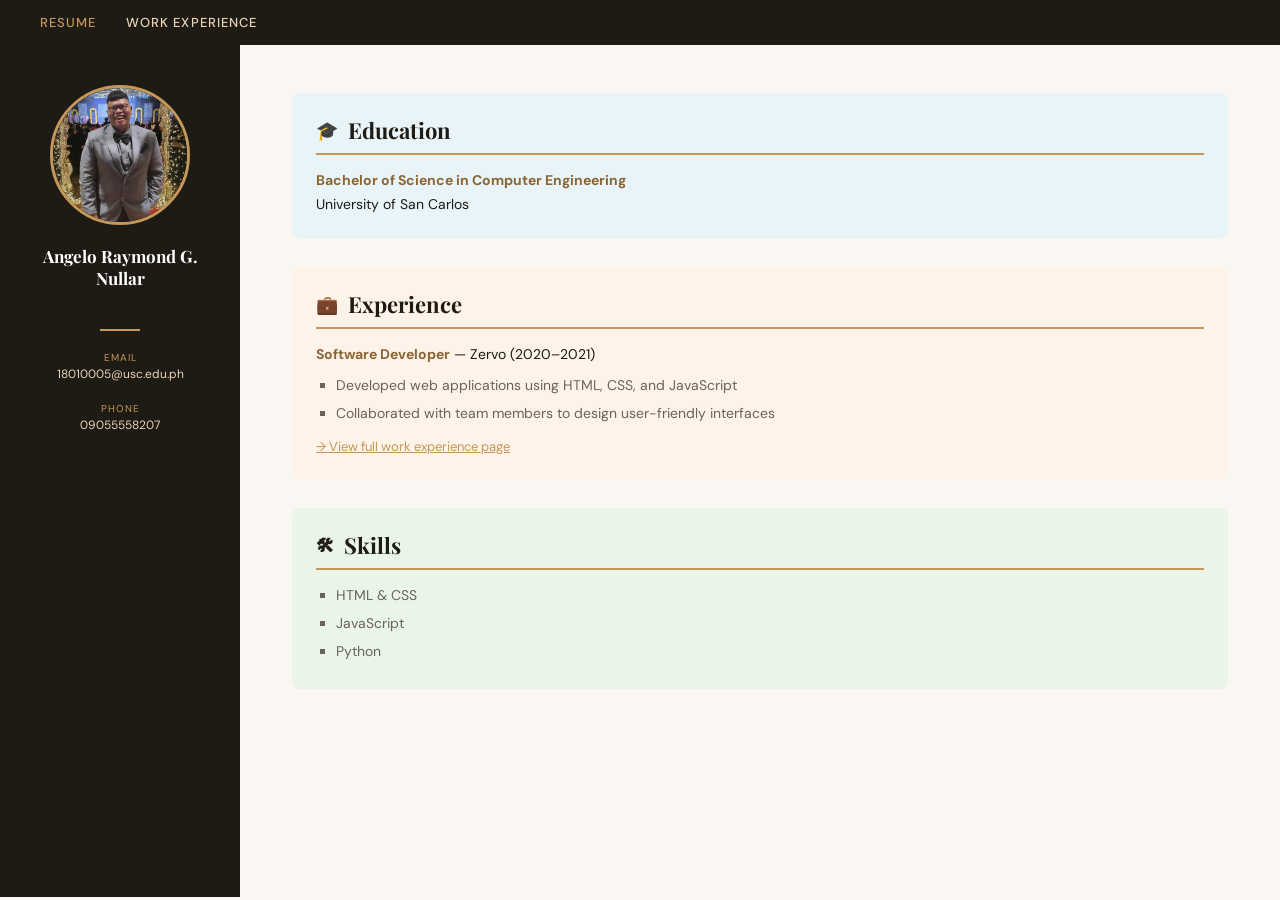
==== index.html @ 6f74825b "Add files via upload" ====
<!DOCTYPE html>
<html lang="en">
<head>
  <meta charset="UTF-8">
  <meta name="viewport" content="width=device-width, initial-scale=1.0">
  <title>Angelo Nullar – Resume</title>
  <link rel="stylesheet" href="style.css">
</head>
<body>

  <nav>
    <a href="index.html" class="active">Resume</a>
    <a href="experience.html">Work Experience</a>
  </nav>

  <div class="page-wrapper">
    <div class="sidebar">
      <img src="profpic.jpg" alt="Angelo Nullar">
      <h1>Angelo Raymond G. Nullar</h1>
      <div class="sidebar-divider"></div>
      <div class="contact-label">Email</div>
      <div class="contact-item">18010005@usc.edu.ph</div>
      <div class="contact-label" style="margin-top:12px;">Phone</div>
      <div class="contact-item">09055558207</div>
    </div>

    <div class="content">

      <div class="section education">
        <h2><span>🎓</span> Education</h2>
        <p><strong>Bachelor of Science in Computer Engineering</strong></p>
        <p>University of San Carlos</p>
      </div>

      <div class="section experience">
        <h2><span>💼</span> Experience</h2>
        <p><strong>Software Developer</strong> — Zervo (2020–2021)</p>
        <ul>
          <li>Developed web applications using HTML, CSS, and JavaScript</li>
          <li>Collaborated with team members to design user-friendly interfaces</li>
        </ul>
        <p style="margin-top:10px;font-size:13px;color:#c4975a;">
          <a href="experience.html" style="color:inherit;">→ View full work experience page</a>
        </p>
      </div>

      <div class="section skills">
        <h2><span>🛠</span> Skills</h2>
        <ul>
          <li>HTML &amp; CSS</li>
          <li>JavaScript</li>
          <li>Python</li>
        </ul>
      </div>

    </div>
  </div>

</body>
</html>
---- style.css ----
@import url('https://fonts.googleapis.com/css2?family=Playfair+Display:wght@400;700&family=DM+Sans:wght@300;400;500&display=swap');

*, *::before, *::after { box-sizing: border-box; margin: 0; padding: 0; }

:root {
  --brown: #c4975a;
  --brown-dark: #8b6534;
  --brown-light: #e8d5b7;
  --cream: #faf7f2;
  --dark: #1e1a14;
  --muted: #6b6358;
  --blue-tint: #e8f4f8;
  --green-tint: #e8f5e8;
  --orange-tint: #fdf3e8;
}

body {
  font-family: 'DM Sans', sans-serif;
  background-color: var(--cream);
  color: var(--dark);
  min-height: 100vh;
}

/* NAV */
nav {
  background: var(--dark);
  padding: 14px 40px;
  display: flex;
  gap: 30px;
  align-items: center;
}

nav a {
  color: var(--brown-light);
  text-decoration: none;
  font-size: 13px;
  font-weight: 500;
  letter-spacing: 0.08em;
  text-transform: uppercase;
  transition: color 0.2s;
}

nav a:hover, nav a.active { color: var(--brown); }

/* LAYOUT */
.page-wrapper {
  display: flex;
  min-height: calc(100vh - 48px);
}

/* SIDEBAR */
.sidebar {
  width: 240px;
  flex-shrink: 0;
  background: var(--dark);
  padding: 40px 24px;
  color: var(--brown-light);
  display: flex;
  flex-direction: column;
  align-items: center;
  text-align: center;
}

.sidebar img {
  width: 140px;
  height: 140px;
  border-radius: 50%;
  object-fit: cover;
  border: 3px solid var(--brown);
  margin-bottom: 20px;
}

.sidebar h1 {
  font-family: 'Playfair Display', serif;
  font-size: 17px;
  font-weight: 700;
  line-height: 1.3;
  color: #fff;
  margin-bottom: 20px;
}

.sidebar .contact-item {
  font-size: 12px;
  color: var(--brown-light);
  margin-bottom: 8px;
  word-break: break-word;
}

.sidebar .contact-label {
  font-size: 10px;
  letter-spacing: 0.1em;
  text-transform: uppercase;
  color: var(--brown);
  margin-bottom: 2px;
}

.sidebar-divider {
  width: 40px;
  height: 2px;
  background: var(--brown);
  margin: 20px auto;
}

/* MAIN */
.content {
  flex: 1;
  padding: 48px 52px;
}

.content h2 {
  font-family: 'Playfair Display', serif;
  font-size: 22px;
  color: var(--dark);
  margin-bottom: 14px;
  padding-bottom: 8px;
  border-bottom: 2px solid var(--brown);
  display: flex;
  align-items: center;
  gap: 10px;
}

.content h2 span { font-size: 18px; }

.section {
  padding: 22px 24px;
  border-radius: 8px;
  margin-bottom: 28px;
}

.section.education { background: var(--blue-tint); }
.section.experience { background: var(--orange-tint); }
.section.skills { background: var(--green-tint); }

.section p { font-size: 14px; line-height: 1.7; color: var(--dark); }
.section strong { color: var(--brown-dark); }

ul {
  list-style: square;
  padding-left: 20px;
  margin-top: 8px;
}

ul li {
  font-size: 14px;
  line-height: 1.7;
  color: var(--muted);
  margin-bottom: 4px;
}

/* EXPERIENCE PAGE */
.exp-entry {
  border-left: 3px solid var(--brown);
  padding: 16px 20px;
  margin-bottom: 20px;
  background: #fff;
  border-radius: 0 8px 8px 0;
}

.exp-entry h3 {
  font-family: 'Playfair Display', serif;
  font-size: 17px;
  color: var(--dark);
}

.exp-entry .meta {
  font-size: 12px;
  color: var(--brown);
  font-weight: 500;
  text-transform: uppercase;
  letter-spacing: 0.06em;
  margin: 4px 0 10px;
}

.page-title {
  font-family: 'Playfair Display', serif;
  font-size: 32px;
  color: var(--dark);
  margin-bottom: 6px;
}

.page-subtitle {
  font-size: 14px;
  color: var(--muted);
  margin-bottom: 36px;
}
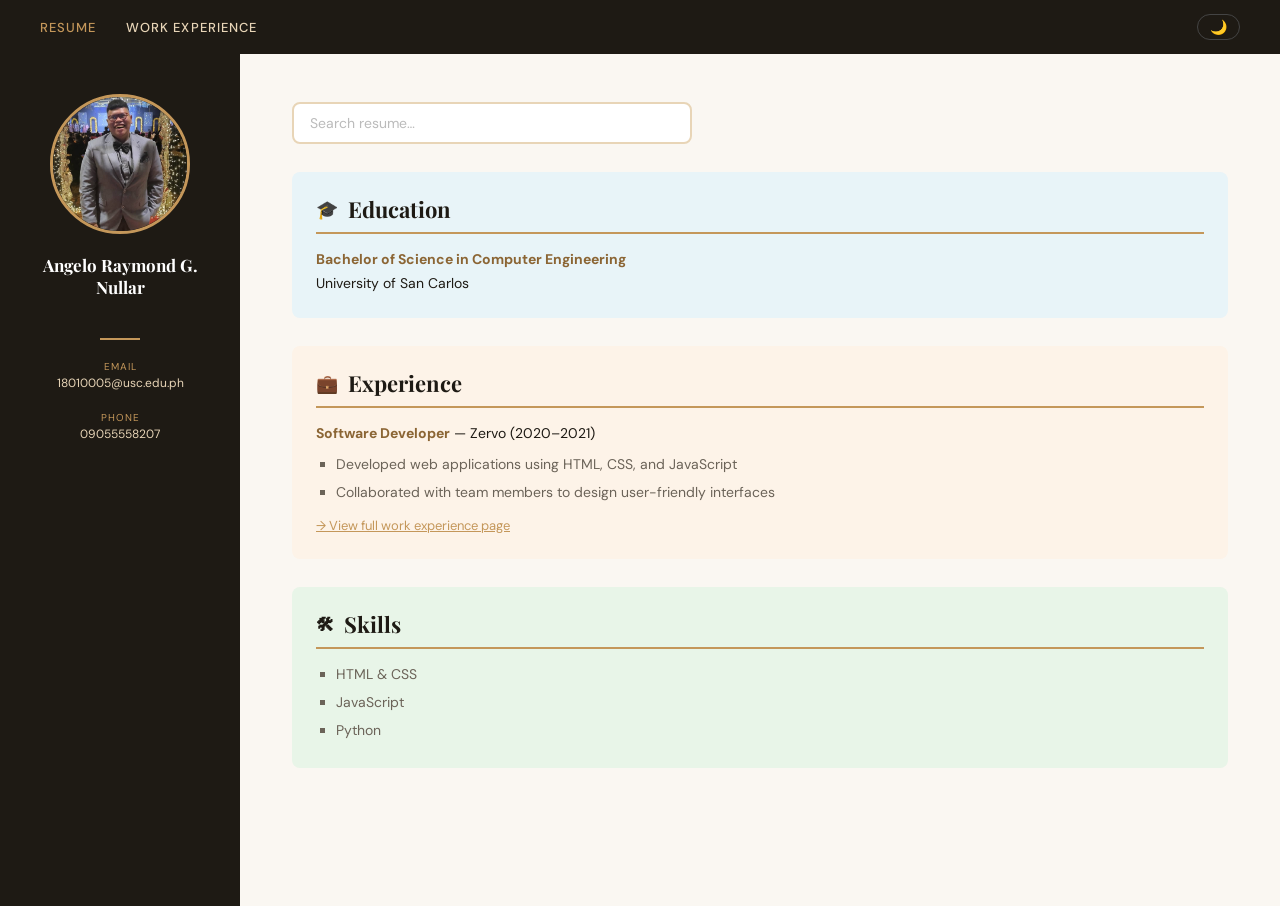
==== commit 5e172469: "Add files via upload" ====
--- a/index.html
+++ b/index.html
@@ -11,6 +11,7 @@
   <nav>
     <a href="index.html" class="active">Resume</a>
     <a href="experience.html">Work Experience</a>
+    <button class="theme-toggle" onclick="toggleTheme()" title="Toggle dark mode">🌙</button>
   </nav>
 
   <div class="page-wrapper">
@@ -26,13 +27,18 @@
 
     <div class="content">
 
-      <div class="section education">
+      <!-- Search bar -->
+      <div class="search-wrap">
+        <input type="text" id="searchInput" placeholder="Search resume…" oninput="filterSections()" />
+      </div>
+
+      <div class="section education" data-section>
         <h2><span>🎓</span> Education</h2>
         <p><strong>Bachelor of Science in Computer Engineering</strong></p>
         <p>University of San Carlos</p>
       </div>
 
-      <div class="section experience">
+      <div class="section experience" data-section>
         <h2><span>💼</span> Experience</h2>
         <p><strong>Software Developer</strong> — Zervo (2020–2021)</p>
         <ul>
@@ -44,7 +50,7 @@
         </p>
       </div>
 
-      <div class="section skills">
+      <div class="section skills" data-section>
         <h2><span>🛠</span> Skills</h2>
         <ul>
           <li>HTML &amp; CSS</li>
@@ -53,8 +59,40 @@
         </ul>
       </div>
 
+      <p class="no-results" id="noResults" style="display:none;">No sections match your search.</p>
+
     </div>
   </div>
 
+  <script>
+    // ── Dark mode toggle ──────────────────────────────────────────────────────
+    function toggleTheme() {
+      const isDark = document.body.classList.toggle('dark');
+      document.querySelector('.theme-toggle').textContent = isDark ? '☀️' : '🌙';
+      localStorage.setItem('theme', isDark ? 'dark' : 'light');
+    }
+
+    // Persist theme across pages
+    if (localStorage.getItem('theme') === 'dark') {
+      document.body.classList.add('dark');
+      document.querySelector('.theme-toggle').textContent = '☀️';
+    }
+
+    // ── Search / filter sections ──────────────────────────────────────────────
+    function filterSections() {
+      const q = document.getElementById('searchInput').value.toLowerCase();
+      const sections = document.querySelectorAll('[data-section]');
+      let anyVisible = false;
+
+      sections.forEach(sec => {
+        const text = sec.innerText.toLowerCase();
+        const match = text.includes(q);
+        sec.style.display = match ? '' : 'none';
+        if (match) anyVisible = true;
+      });
+
+      document.getElementById('noResults').style.display = anyVisible ? 'none' : 'block';
+    }
+  </script>
 </body>
 </html>
--- a/style.css
+++ b/style.css
@@ -12,16 +12,34 @@
   --blue-tint: #e8f4f8;
   --green-tint: #e8f5e8;
   --orange-tint: #fdf3e8;
+  --nav-bg: var(--dark);
+  --sidebar-bg: var(--dark);
+  --body-bg: var(--cream);
+  --text: var(--dark);
+  --card-bg: #fff;
+}
+
+/* ── Dark mode ── */
+body.dark {
+  --body-bg: #121212;
+  --text: #e0d8cc;
+  --cream: #121212;
+  --blue-tint: #1a2a30;
+  --green-tint: #1a2a1a;
+  --orange-tint: #2a1e10;
+  --card-bg: #1e1a14;
+  --muted: #a09890;
 }
 
 body {
   font-family: 'DM Sans', sans-serif;
-  background-color: var(--cream);
-  color: var(--dark);
+  background-color: var(--body-bg);
+  color: var(--text);
   min-height: 100vh;
-}
-
-/* NAV */
+  transition: background 0.3s, color 0.3s;
+}
+
+/* ── NAV ── */
 nav {
   background: var(--dark);
   padding: 14px 40px;
@@ -42,13 +60,27 @@
 
 nav a:hover, nav a.active { color: var(--brown); }
 
-/* LAYOUT */
+.theme-toggle {
+  margin-left: auto;
+  background: none;
+  border: 1px solid #444;
+  border-radius: 20px;
+  padding: 4px 12px;
+  cursor: pointer;
+  font-size: 14px;
+  color: var(--brown-light);
+  transition: border-color 0.2s;
+}
+
+.theme-toggle:hover { border-color: var(--brown); }
+
+/* ── LAYOUT ── */
 .page-wrapper {
   display: flex;
   min-height: calc(100vh - 48px);
 }
 
-/* SIDEBAR */
+/* ── SIDEBAR ── */
 .sidebar {
   width: 240px;
   flex-shrink: 0;
@@ -101,16 +133,44 @@
   margin: 20px auto;
 }
 
-/* MAIN */
+/* ── MAIN CONTENT ── */
 .content {
   flex: 1;
   padding: 48px 52px;
 }
 
+/* Search bar */
+.search-wrap {
+  margin-bottom: 28px;
+}
+
+.search-wrap input {
+  width: 100%;
+  max-width: 400px;
+  padding: 10px 16px;
+  font-family: 'DM Sans', sans-serif;
+  font-size: 14px;
+  border: 2px solid var(--brown-light);
+  border-radius: 8px;
+  background: var(--card-bg);
+  color: var(--text);
+  outline: none;
+  transition: border-color 0.2s;
+}
+
+.search-wrap input:focus { border-color: var(--brown); }
+.search-wrap input::placeholder { color: #bbb; }
+
+.no-results {
+  font-size: 14px;
+  color: var(--muted);
+  margin-top: 16px;
+}
+
 .content h2 {
   font-family: 'Playfair Display', serif;
   font-size: 22px;
-  color: var(--dark);
+  color: var(--text);
   margin-bottom: 14px;
   padding-bottom: 8px;
   border-bottom: 2px solid var(--brown);
@@ -125,13 +185,14 @@
   padding: 22px 24px;
   border-radius: 8px;
   margin-bottom: 28px;
+  transition: background 0.3s;
 }
 
 .section.education { background: var(--blue-tint); }
 .section.experience { background: var(--orange-tint); }
 .section.skills { background: var(--green-tint); }
 
-.section p { font-size: 14px; line-height: 1.7; color: var(--dark); }
+.section p { font-size: 14px; line-height: 1.7; color: var(--text); }
 .section strong { color: var(--brown-dark); }
 
 ul {
@@ -147,20 +208,79 @@
   margin-bottom: 4px;
 }
 
-/* EXPERIENCE PAGE */
+/* ── EXPERIENCE PAGE ── */
+.page-title {
+  font-family: 'Playfair Display', serif;
+  font-size: 32px;
+  color: var(--text);
+  margin-bottom: 6px;
+}
+
+.page-subtitle {
+  font-size: 14px;
+  color: var(--muted);
+  margin-bottom: 28px;
+}
+
+/* Filter buttons */
+.filter-bar {
+  display: flex;
+  gap: 8px;
+  margin-bottom: 28px;
+  flex-wrap: wrap;
+}
+
+.filter-btn {
+  padding: 6px 18px;
+  font-family: 'DM Sans', sans-serif;
+  font-size: 12px;
+  font-weight: 500;
+  letter-spacing: 0.06em;
+  text-transform: uppercase;
+  border: 2px solid var(--brown-light);
+  border-radius: 20px;
+  background: transparent;
+  color: var(--muted);
+  cursor: pointer;
+  transition: all 0.2s;
+}
+
+.filter-btn:hover, .filter-btn.active {
+  background: var(--brown);
+  border-color: var(--brown);
+  color: #fff;
+}
+
+/* Collapsible experience entries */
 .exp-entry {
   border-left: 3px solid var(--brown);
   padding: 16px 20px;
-  margin-bottom: 20px;
-  background: #fff;
+  margin-bottom: 16px;
+  background: var(--card-bg);
   border-radius: 0 8px 8px 0;
-}
+  cursor: pointer;
+  transition: box-shadow 0.2s, background 0.3s;
+}
+
+.exp-entry:hover { box-shadow: 0 2px 12px rgba(196,151,90,0.15); }
 
 .exp-entry h3 {
   font-family: 'Playfair Display', serif;
   font-size: 17px;
-  color: var(--dark);
-}
+  color: var(--text);
+  display: flex;
+  justify-content: space-between;
+  align-items: center;
+}
+
+.expand-icon {
+  font-size: 18px;
+  color: var(--brown);
+  transition: transform 0.3s;
+  font-family: sans-serif;
+}
+
+.exp-entry.collapsed .expand-icon { transform: rotate(-90deg); }
 
 .exp-entry .meta {
   font-size: 12px;
@@ -171,15 +291,15 @@
   margin: 4px 0 10px;
 }
 
-.page-title {
-  font-family: 'Playfair Display', serif;
-  font-size: 32px;
-  color: var(--dark);
-  margin-bottom: 6px;
-}
-
-.page-subtitle {
-  font-size: 14px;
-  color: var(--muted);
-  margin-bottom: 36px;
-}
+.exp-body {
+  overflow: hidden;
+  max-height: 300px;
+  transition: max-height 0.4s ease, opacity 0.3s;
+  opacity: 1;
+}
+
+.exp-entry.collapsed .exp-body {
+  max-height: 0;
+  opacity: 0;
+  margin: 0;
+}
